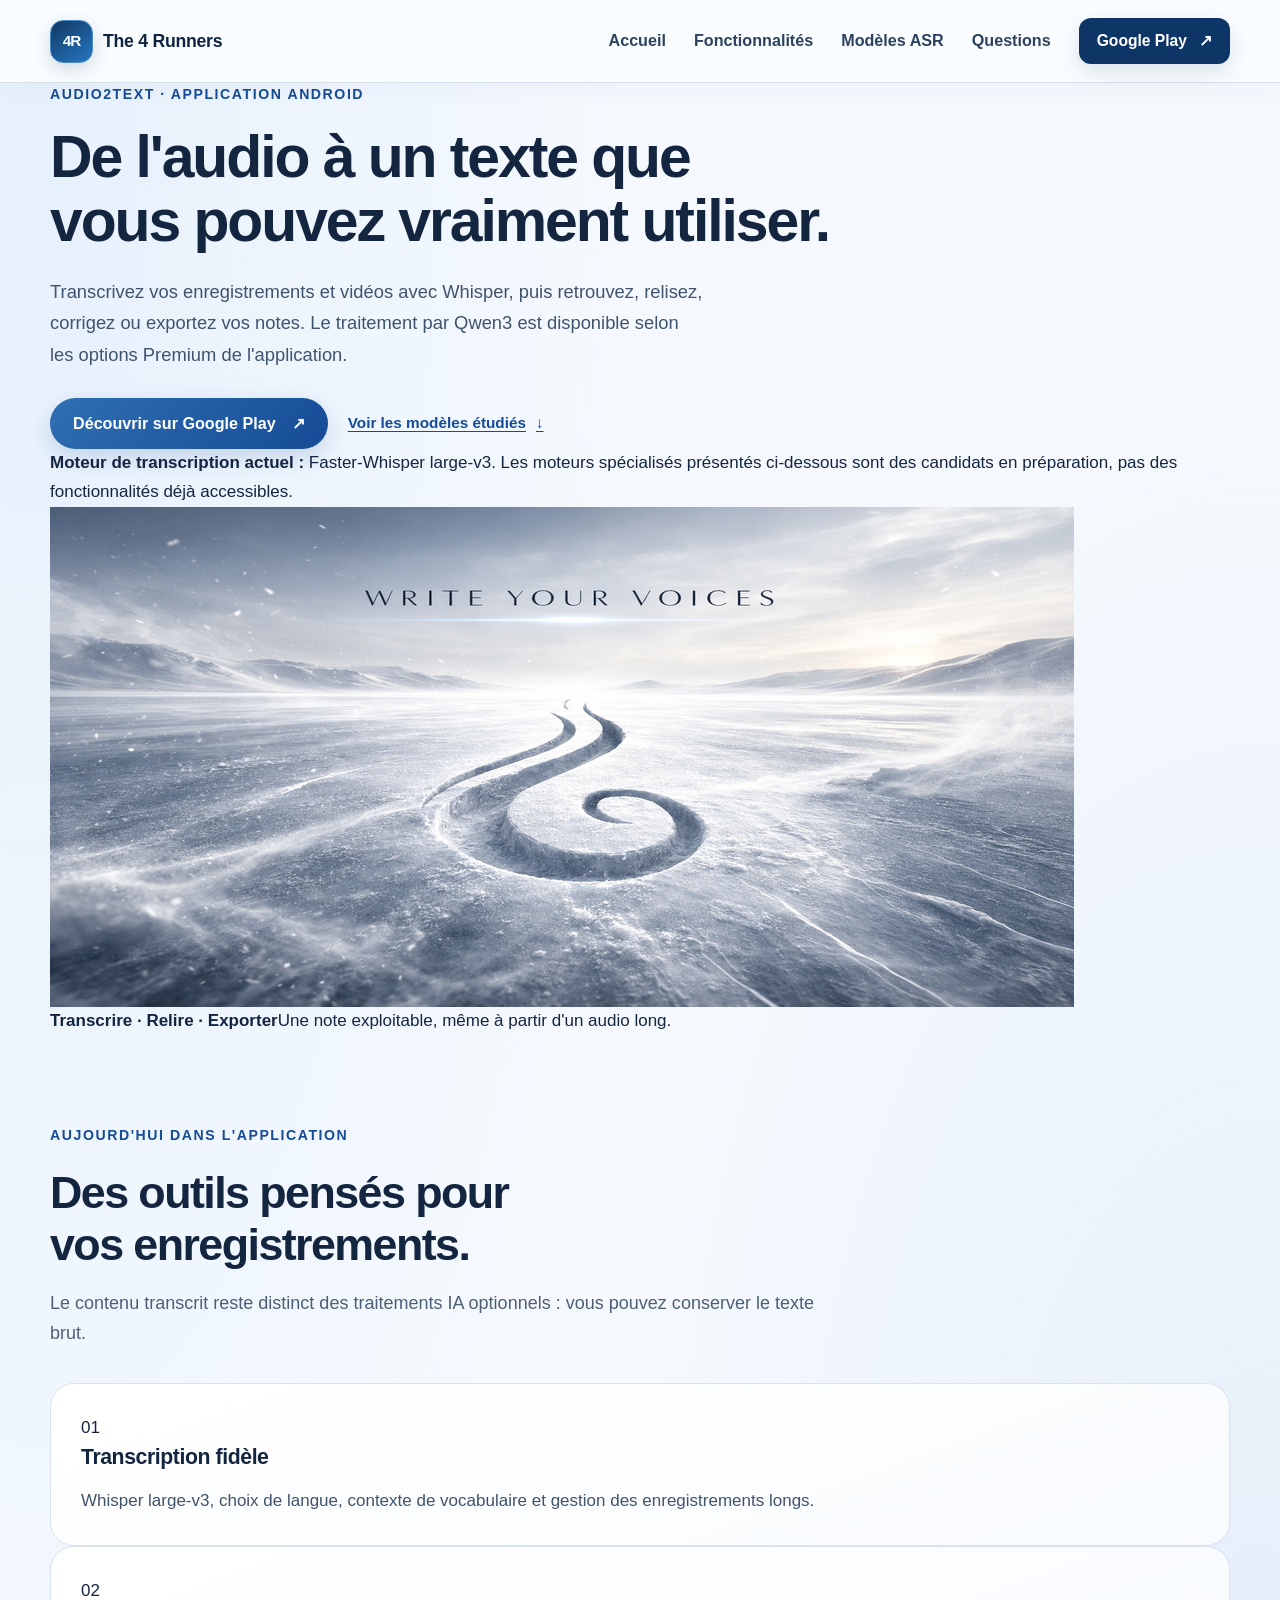
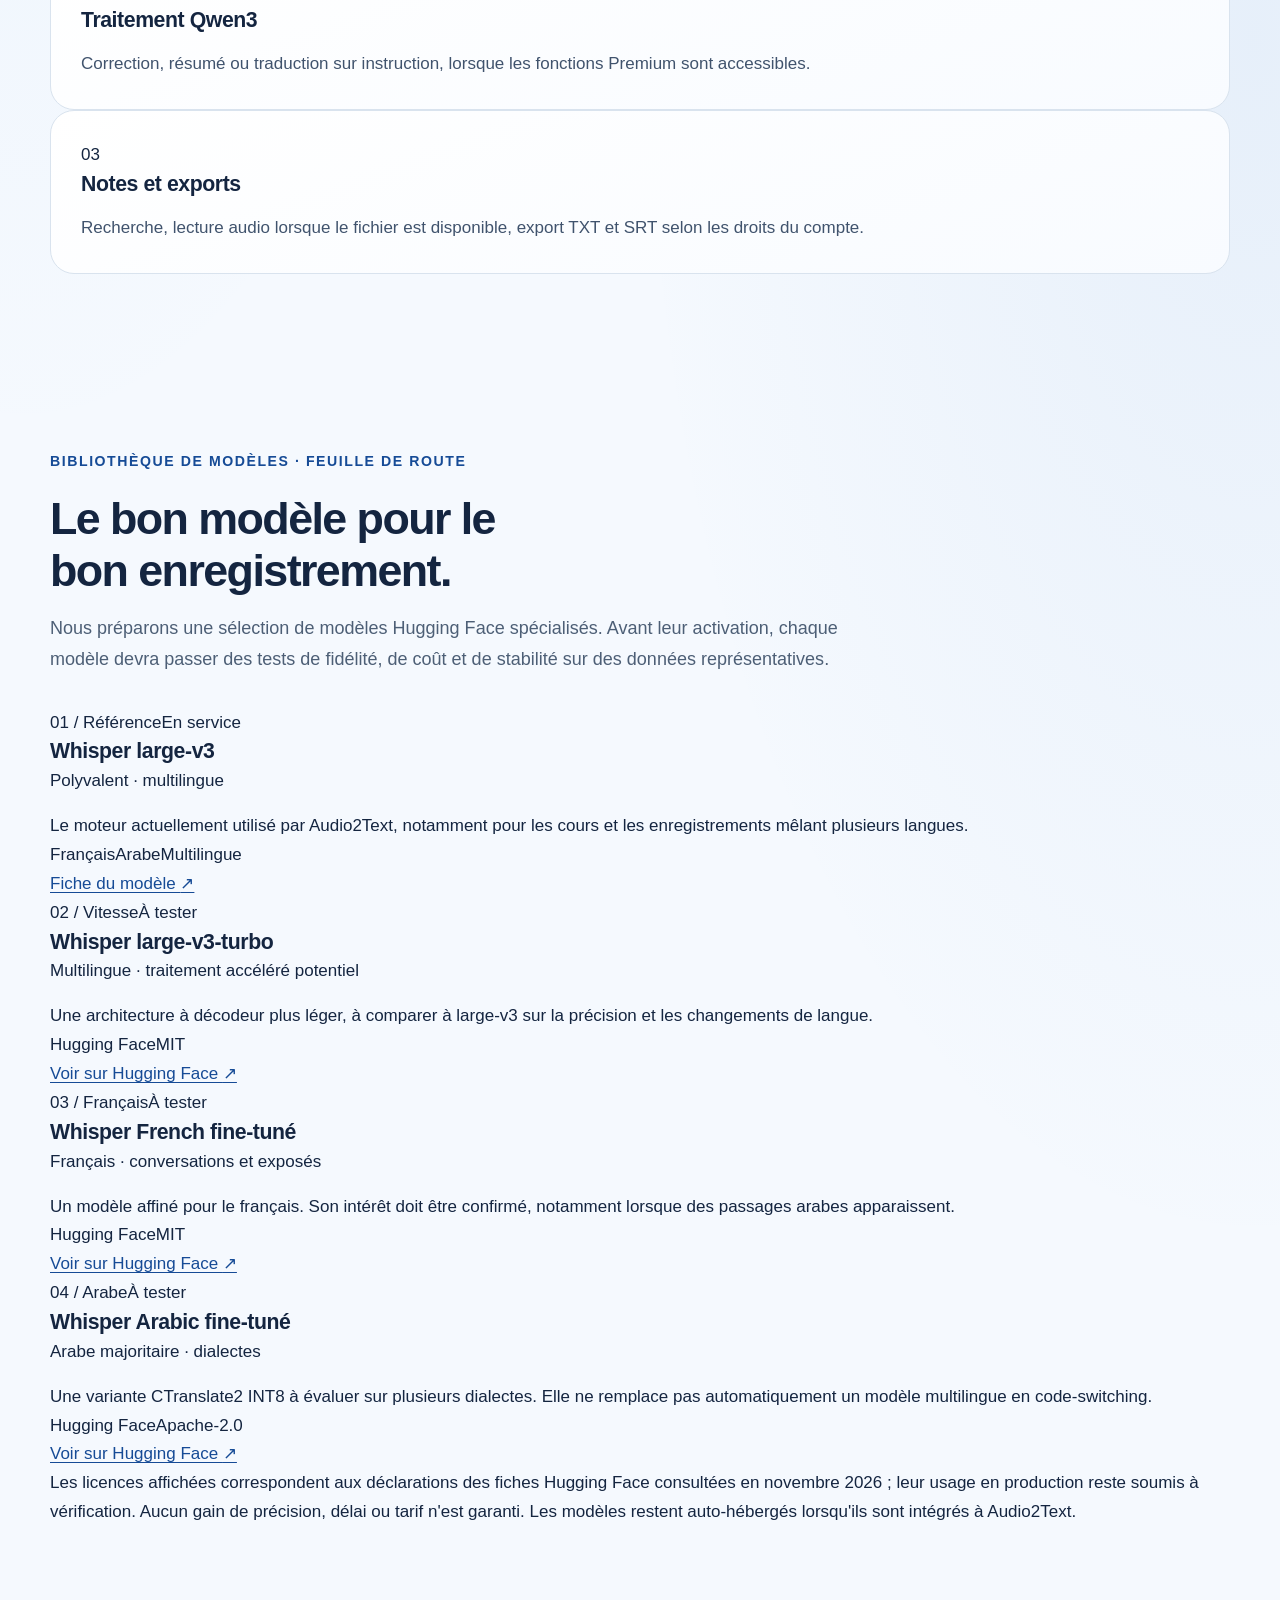
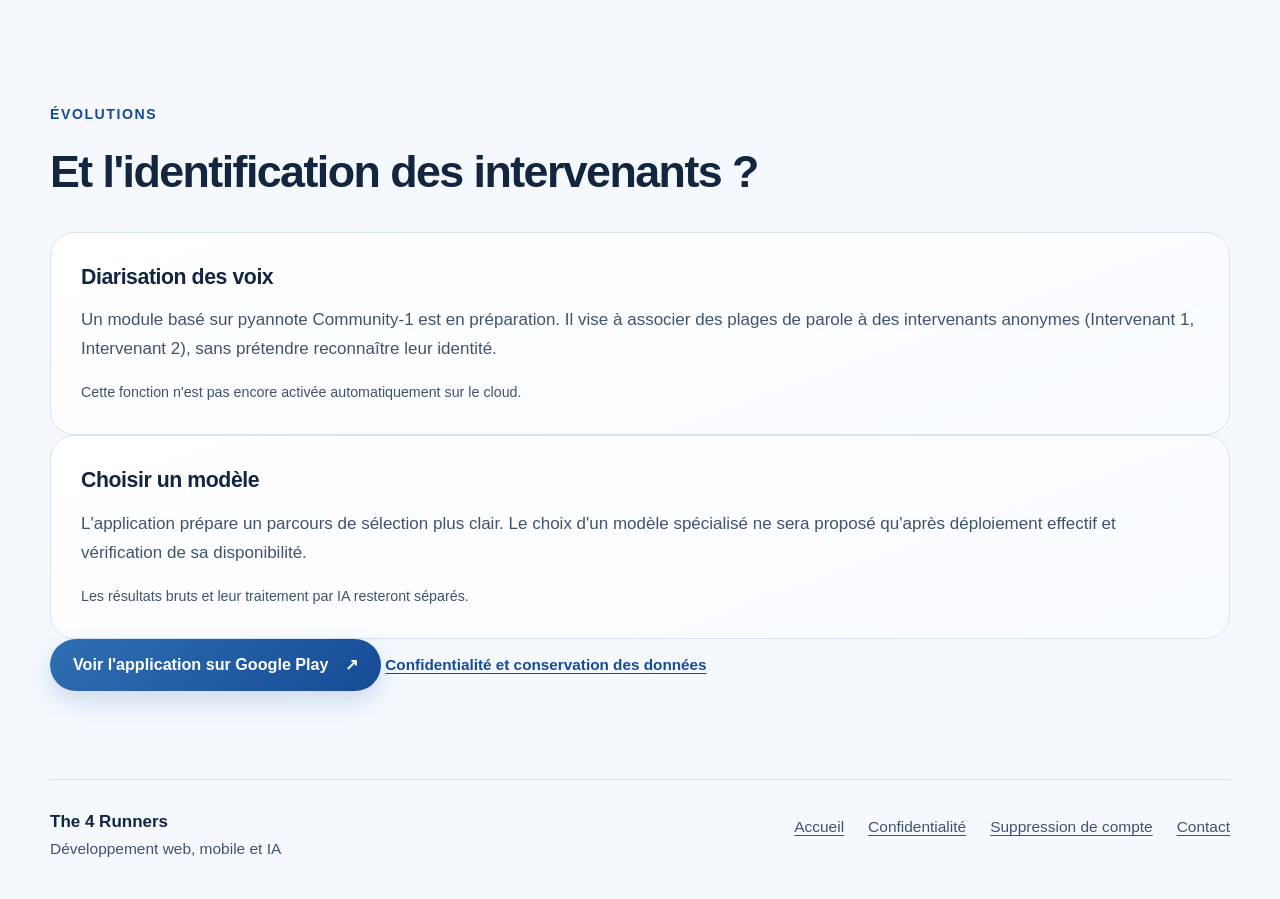
==== audio2text.html @ ce5206ae "feat(site): introduce modern Audio2Text product page with honest HF model status cards" ====
<!doctype html>
<html lang="fr">
<head>
  <meta charset="utf-8" />
  <meta name="viewport" content="width=device-width, initial-scale=1" />
  <title>Audio2Text — transcription intelligente et futurs modèles ASR | The 4 Runners</title>
  <meta name="description" content="Découvrez Audio2Text, son moteur Whisper large-v3, le traitement IA Qwen3 et les modèles Hugging Face spécialisés en préparation. Statuts et fonctionnalités clairement distingués." />
  <meta name="theme-color" content="#102a50" />
  <link rel="canonical" href="https://the4runners.fr/audio2text.html" />
  <link rel="icon" type="image/svg+xml" href="/assets/branding/favicon-4r.svg" />
  <link rel="stylesheet" href="/assets/site.css" />
  <meta property="og:type" content="website" />
  <meta property="og:locale" content="fr_FR" />
  <meta property="og:title" content="Audio2Text — transcrire, relire et explorer ses enregistrements" />
  <meta property="og:description" content="Whisper large-v3 aujourd'hui. Des moteurs spécialisés Hugging Face sont à l'étude et seront proposés après validation." />
  <meta property="og:url" content="https://the4runners.fr/audio2text.html" />
  <meta property="og:image" content="https://the4runners.fr/assets/branding/banniere_audio2text.png" />
</head>
<body class="home-page product-page">
  <a href="#contenu" class="skip-link">Aller au contenu</a>
  <header class="site-header home-header">
    <div class="container header-inner">
      <a class="brand" href="/" aria-label="The 4 Runners, retour à l'accueil"><span class="brand-mark" aria-hidden="true">4R</span><span>The 4 Runners</span></a>
      <nav class="site-nav nav-desktop" aria-label="Navigation principale">
        <a href="/">Accueil</a>
        <a href="#fonctionnalites">Fonctionnalités</a>
        <a href="#modeles">Modèles ASR</a>
        <a href="#questions">Questions</a>
      </nav>
      <a class="header-cta" href="https://play.google.com/store/apps/details?id=com.the4runners.audio2text" target="_blank" rel="noopener noreferrer">Google Play <span aria-hidden="true">↗</span></a>
      <details class="nav-mobile">
        <summary aria-label="Afficher le menu de navigation"><span>Menu</span><span class="hamburger" aria-hidden="true"></span></summary>
        <nav aria-label="Navigation mobile">
          <a href="/">Accueil</a><a href="#fonctionnalites">Fonctionnalités</a><a href="#modeles">Modèles ASR</a><a href="#questions">Questions</a>
          <a href="https://play.google.com/store/apps/details?id=com.the4runners.audio2text" target="_blank" rel="noopener noreferrer">Google Play</a>
        </nav>
      </details>
    </div>
  </header>
  <main id="contenu" class="business-main" tabindex="-1">
    <section class="container product-hero" aria-labelledby="product-title">
      <div class="product-hero-copy">
        <p class="eyebrow">Audio2Text · Application Android</p>
        <h1 id="product-title">De l'audio à un texte que vous pouvez vraiment utiliser.</h1>
        <p class="lead">Transcrivez vos enregistrements et vidéos avec Whisper, puis retrouvez, relisez, corrigez ou exportez vos notes. Le traitement par Qwen3 est disponible selon les options Premium de l'application.</p>
        <div class="actions">
          <a class="button button-primary" href="https://play.google.com/store/apps/details?id=com.the4runners.audio2text" target="_blank" rel="noopener noreferrer">Découvrir sur Google Play <span aria-hidden="true">↗</span></a>
          <a class="text-link" href="#modeles">Voir les modèles étudiés <span aria-hidden="true">↓</span></a>
        </div>
        <p class="product-hero-note"><strong>Moteur de transcription actuel :</strong> Faster-Whisper large-v3. Les moteurs spécialisés présentés ci-dessous sont des candidats en préparation, pas des fonctionnalités déjà accessibles.</p>
      </div>
      <div class="product-hero-visual">
        <img src="/assets/branding/banniere_audio2text.png" alt="Bannière d'Audio2Text, application Android de transcription" width="1024" height="500" />
        <div class="product-glass">
          <span class="mini-wave" aria-hidden="true"><i></i><i></i><i></i><i></i><i></i><i></i><i></i><i></i></span>
          <div><strong>Transcrire · Relire · Exporter</strong><span>Une note exploitable, même à partir d'un audio long.</span></div>
        </div>
      </div>
    </section>
    <section id="fonctionnalites" class="section container" aria-labelledby="features-title">
      <div class="section-head">
        <p class="eyebrow">Aujourd'hui dans l'application</p>
        <h2 id="features-title">Des outils pensés pour vos enregistrements.</h2>
        <p>Le contenu transcrit reste distinct des traitements IA optionnels : vous pouvez conserver le texte brut.</p>
      </div>
      <div class="model-feature-grid">
        <article class="card"><span class="feature-symbol" aria-hidden="true">01</span><h3>Transcription fidèle</h3><p>Whisper large-v3, choix de langue, contexte de vocabulaire et gestion des enregistrements longs.</p></article>
        <article class="card"><span class="feature-symbol" aria-hidden="true">02</span><h3>Traitement Qwen3</h3><p>Correction, résumé ou traduction sur instruction, lorsque les fonctions Premium sont accessibles.</p></article>
        <article class="card"><span class="feature-symbol" aria-hidden="true">03</span><h3>Notes et exports</h3><p>Recherche, lecture audio lorsque le fichier est disponible, export TXT et SRT selon les droits du compte.</p></article>
      </div>
    </section>
    <section id="modeles" class="section model-library" aria-labelledby="models-title">
      <div class="container">
        <div class="section-head">
          <p class="eyebrow">Bibliothèque de modèles · feuille de route</p>
          <h2 id="models-title">Le bon modèle pour le bon enregistrement.</h2>
          <p>Nous préparons une sélection de modèles Hugging Face spécialisés. Avant leur activation, chaque modèle devra passer des tests de fidélité, de coût et de stabilité sur des données représentatives.</p>
        </div>
        <div class="model-grid">
          <article class="model-card model-live">
            <div class="model-card-top"><span class="model-index">01 / Référence</span><span class="model-state state-live">En service</span></div>
            <h3>Whisper large-v3</h3><p class="model-use">Polyvalent · multilingue</p>
            <p>Le moteur actuellement utilisé par Audio2Text, notamment pour les cours et les enregistrements mêlant plusieurs langues.</p>
            <div class="model-tags"><span>Français</span><span>Arabe</span><span>Multilingue</span></div>
            <a href="https://huggingface.co/Systran/faster-whisper-large-v3" target="_blank" rel="noopener noreferrer">Fiche du modèle <span aria-hidden="true">↗</span></a>
          </article>
          <article class="model-card">
            <div class="model-card-top"><span class="model-index">02 / Vitesse</span><span class="model-state state-pilot">À tester</span></div>
            <h3>Whisper large-v3-turbo</h3><p class="model-use">Multilingue · traitement accéléré potentiel</p>
            <p>Une architecture à décodeur plus léger, à comparer à large-v3 sur la précision et les changements de langue.</p>
            <div class="model-tags"><span>Hugging Face</span><span>MIT</span></div>
            <a href="https://huggingface.co/openai/whisper-large-v3-turbo" target="_blank" rel="noopener noreferrer">Voir sur Hugging Face <span aria-hidden="true">↗</span></a>
          </article>
          <article class="model-card">
            <div class="model-card-top"><span class="model-index">03 / Français</span><span class="model-state state-pilot">À tester</span></div>
            <h3>Whisper French fine-tuné</h3><p class="model-use">Français · conversations et exposés</p>
            <p>Un modèle affiné pour le français. Son intérêt doit être confirmé, notamment lorsque des passages arabes apparaissent.</p>
            <div class="model-tags"><span>Hugging Face</span><span>MIT</span></div>
            <a href="https://huggingface.co/bofenghuang/whisper-large-v3-french" target="_blank" rel="noopener noreferrer">Voir sur Hugging Face <span aria-hidden="true">↗</span></a>
          </article>
          <article class="model-card">
            <div class="model-card-top"><span class="model-index">04 / Arabe</span><span class="model-state state-pilot">À tester</span></div>
            <h3>Whisper Arabic fine-tuné</h3><p class="model-use">Arabe majoritaire · dialectes</p>
            <p>Une variante CTranslate2 INT8 à évaluer sur plusieurs dialectes. Elle ne remplace pas automatiquement un modèle multilingue en code-switching.</p>
            <div class="model-tags"><span>Hugging Face</span><span>Apache-2.0</span></div>
            <a href="https://huggingface.co/dev-ahmedhany/whisper-large-v3-turbo-arabic-ft-ct2-int8" target="_blank" rel="noopener noreferrer">Voir sur Hugging Face <span aria-hidden="true">↗</span></a>
          </article>
        </div>
        <p class="model-library-footnote">Les licences affichées correspondent aux déclarations des fiches Hugging Face consultées en novembre 2026 ; leur usage en production reste soumis à vérification. Aucun gain de précision, délai ou tarif n'est garanti. Les modèles restent auto-hébergés lorsqu'ils sont intégrés à Audio2Text.</p>
      </div>
    </section>
    <section class="section container" id="questions" aria-labelledby="questions-title">
      <div class="section-head"><p class="eyebrow">Évolutions</p><h2 id="questions-title">Et l'identification des intervenants ?</h2></div>
      <div class="product-detail-grid">
        <article class="card"><h3>Diarisation des voix</h3><p>Un module basé sur pyannote Community-1 est en préparation. Il vise à associer des plages de parole à des intervenants anonymes (Intervenant 1, Intervenant 2), sans prétendre reconnaître leur identité.</p><p class="small">Cette fonction n'est pas encore activée automatiquement sur le cloud.</p></article>
        <article class="card"><h3>Choisir un modèle</h3><p>L'application prépare un parcours de sélection plus clair. Le choix d'un modèle spécialisé ne sera proposé qu'après déploiement effectif et vérification de sa disponibilité.</p><p class="small">Les résultats bruts et leur traitement par IA resteront séparés.</p></article>
      </div>
      <div class="product-bottom-actions">
        <a class="button button-primary" href="https://play.google.com/store/apps/details?id=com.the4runners.audio2text" target="_blank" rel="noopener noreferrer">Voir l'application sur Google Play <span aria-hidden="true">↗</span></a>
        <a class="text-link" href="/privacy.html">Confidentialité et conservation des données</a>
      </div>
    </section>
  </main>
  <footer class="site-footer home-footer"><div class="container footer-inner"><p><strong>The 4 Runners</strong><br />Développement web, mobile et IA</p><nav aria-label="Informations et contact"><a href="/">Accueil</a><a href="/privacy.html">Confidentialité</a><a href="/delete-account.html">Suppression de compte</a><a href="mailto:the4runners.app@gmail.com">Contact</a></nav></div></footer>
  <script>document.querySelectorAll('.nav-mobile nav a').forEach(function(a){a.addEventListener('click',function(){var d=a.closest('details');if(d)d.removeAttribute('open');});});</script>
</body>
</html>
---- assets/site.css ----
/* Palette et titres serif conservés ; règles partagées pour les trois pages statiques. */
:root {
  color-scheme: light;
  --bg: #f4f8fc;
  --surface: #ffffff;
  --text: #10233d;
  --muted: #485f78;
  --line: #d9e3ee;
  --accent: #2f6fb3;
  --deep: #0a3d84;
  --soft: #e8f0f9;
  --radius: 24px;
  font: 100%/1.75 "Avenir Next", "Segoe UI", "Helvetica Neue", sans-serif;
  color: var(--text);
  background: var(--bg);
}
* { box-sizing: border-box; }
html { scroll-padding-top: 112px; }
body { margin: 0; background: radial-gradient(ellipse at 95% 6%, #dce8f67a, transparent 32%), linear-gradient(#fbfdff, var(--bg)); }
img { display: block; max-width: 100%; height: auto; }
a { color: var(--deep); text-underline-offset: .24em; text-decoration-thickness: 1px; }
a:hover { text-decoration-thickness: 2px; }
/* Le focus reste visible sur les surfaces claires, y compris sur les liens-boutons. */
:focus-visible { outline: 3px solid var(--deep); outline-offset: 5px; border-radius: 4px; }
[tabindex="-1"]:focus { outline: none; }
h1, h2, h3, p, figure { margin: 0; }
h1, h2 { font-family: "Cormorant Garamond", Georgia, "Times New Roman", serif; font-weight: 500; line-height: 1.08; letter-spacing: -.035em; text-wrap: balance; }
h1 { font-size: clamp(2.65rem, 4.6vw, 4.65rem); }
h2 { font-size: clamp(2rem, 3.1vw, 3.1rem); }
h3 { font-size: 1.25rem; line-height: 1.4; letter-spacing: -.015em; }
p + p { margin-top: 16px; }
p, li { overflow-wrap: anywhere; }
.container { width: min(1120px, calc(100% - 64px)); margin-inline: auto; }
.skip-link { position: fixed; top: 12px; left: 16px; z-index: 100; padding: 10px 18px; color: var(--deep); background: white; border: 2px solid var(--deep); border-radius: 8px; transform: translateY(-180%); }
.skip-link:focus { transform: none; }
.site-header { position: sticky; top: 0; z-index: 20; background: #f8fbff; border-bottom: 1px solid var(--line); }
.header-inner { min-height: 84px; display: flex; align-items: center; gap: 28px; }
.brand { display: inline-flex; align-items: center; gap: 10px; color: var(--text); text-decoration: none; flex-shrink: 0; font-weight: 750; font-size: .9rem; letter-spacing: .065em; }
.brand img { width: 44px; height: 44px; }
.site-nav { display: flex; align-items: center; gap: 24px; margin-left: auto; }
.site-nav a { color: var(--muted); text-decoration: none; font-size: .9rem; padding-block: 12px; }
.site-nav a:hover, .site-nav a[aria-current] { color: var(--deep); text-decoration: underline; }
.header-store { display: flex; align-items: center; justify-content: center; gap: 8px; padding: 9px 14px; border: 1px solid var(--line); border-radius: 999px; text-decoration: none; color: var(--text); font-weight: 650; font-size: .82rem; }
.header-store img { width: 21px; height: 21px; }
.eyebrow { color: var(--deep); font-size: .73rem; font-weight: 750; letter-spacing: .14em; text-transform: uppercase; margin-bottom: 18px; }
.hero { display: grid; grid-template-columns: 1.12fr 1fr; gap: 52px; align-items: center; padding-block: 76px 64px; }
.hero-copy h1 { max-width: 12ch; }
.lead { font-size: 1.08rem; color: var(--muted); line-height: 1.8; margin-top: 24px; max-width: 64ch; }
.hero-visual { overflow: hidden; border: 1px solid #cedce9; border-radius: 30px; background: var(--surface); box-shadow: 0 28px 60px #0a264715; transform: rotate(1.5deg); }
.hero-visual img { width: 100%; }
.hero-visual figcaption { padding: 28px; display: grid; gap: 6px; }
.hero-visual figcaption span { color: var(--muted); font-size: .8rem; }
.hero-visual figcaption strong { font-family: Georgia, serif; font-size: clamp(1.2rem, 1.7vw, 1.6rem); font-weight: 500; letter-spacing: -.025em; }
.actions { display: flex; align-items: center; flex-wrap: wrap; gap: 20px; margin-top: 28px; }
.button { display: inline-flex; align-items: center; justify-content: center; gap: 16px; min-height: 50px; padding: 12px 22px; border-radius: 999px; text-decoration: none; font-weight: 650; font-size: .9rem; }
.button-primary { background: linear-gradient(135deg, var(--accent), var(--deep)); color: white; box-shadow: 0 8px 20px #2f6fb320; }
.button-primary:hover { background: var(--deep); }
.text-link { display: inline-flex; align-items: center; gap: 10px; font-size: .9rem; font-weight: 650; padding-block: 8px; }
.hero-note { font-size: .75rem; line-height: 1.65; color: var(--muted); margin-top: 22px; }
.benefit-strip { display: flex; flex-wrap: wrap; justify-content: space-between; gap: 12px 24px; list-style: none; padding: 22px 0; margin: 0; border-block: 1px solid var(--line); color: var(--muted); font-size: .85rem; }
.benefit-strip li { display: flex; align-items: center; gap: 10px; }
.benefit-strip li::before { content: ""; width: 6px; height: 6px; border-radius: 50%; background: var(--accent); flex-shrink: 0; }
.section { padding-block: 88px; }
.section-head { max-width: 690px; margin-bottom: 36px; }
.section-head > p:last-child:not(.eyebrow) { margin-top: 20px; color: var(--muted); }
.feature-grid, .backup-grid { display: grid; grid-template-columns: repeat(2, minmax(0, 1fr)); gap: 20px; }
.card { padding: 30px; border: 1px solid var(--line); border-radius: var(--radius); background: linear-gradient(160deg, #fff, #f8fbff); }
.card-label { color: var(--deep); font-size: .72rem; font-weight: 750; letter-spacing: .1em; text-transform: uppercase; margin-bottom: 16px; }
.card h3 + p { margin-top: 14px; }
.card p:not(.card-label):not(.status) { color: var(--muted); }
.section-note { margin-top: 24px; max-width: 82ch; font-size: .85rem; color: var(--muted); }
.section-soft { background: #e8f0f966; border-block: 1px solid var(--line); }
.steps { list-style: none; display: grid; grid-template-columns: repeat(3, minmax(0, 1fr)); gap: 36px; margin: 0; padding: 0; }
.step-number { display: inline-flex; width: 42px; height: 42px; align-items: center; justify-content: center; border: 1px solid #c8d7e8; border-radius: 50%; color: var(--deep); margin-bottom: 22px; font-weight: 650; background: white; }
.steps p { color: var(--muted); margin-top: 12px; }
.status { display: inline-block; font-size: .73rem; font-weight: 750; line-height: 1.65; padding: 6px 12px; border-radius: 8px; background: #e3edf9; color: var(--deep); margin-bottom: 20px; }
/* Le statut est écrit en toutes lettres : la couleur ne porte pas seule l'information. */
.status-pending { background: #f4ead8; color: #684b16; }
.backup-future { background: #fcfcfa; border-style: dashed; border-color: #b8c6d3; }
.check-list { margin: 20px 0; padding-left: 22px; color: var(--muted); }
.check-list li + li { margin-top: 12px; }
.small { font-size: .84rem; }
.notice { padding: 24px 28px; border-left: 3px solid var(--accent); border-radius: 0 16px 16px 0; background: var(--soft); margin-top: 28px; }
.notice p { color: var(--muted); margin-top: 8px; }
.notice .text-link { margin-top: 8px; }
.closing { display: grid; grid-template-columns: 1fr 220px; align-items: center; gap: 56px; padding: 48px; background: linear-gradient(135deg, #fff, #e4edf8); border: 1px solid var(--line); border-radius: 30px; margin-bottom: 80px; }
.closing h2 { max-width: 19ch; }
.closing p:not(.eyebrow) { color: var(--muted); margin-top: 20px; }
.closing img { width: 220px; }
.site-footer { padding-bottom: 32px; }
.footer-inner { border-top: 1px solid var(--line); padding-top: 28px; display: flex; justify-content: space-between; gap: 32px; color: var(--muted); font-size: .82rem; }
.footer-inner strong { color: var(--text); font-weight: 750; }
.footer-inner nav { display: flex; flex-wrap: wrap; align-content: flex-start; gap: 8px 24px; }
.footer-inner a { color: var(--muted); padding-block: 6px; }
.legal-main { padding-block: 60px 80px; }
.legal-heading { max-width: 800px; margin-bottom: 44px; }
.legal-heading h1 { max-width: 18ch; }
.meta { color: var(--muted); font-size: .82rem; margin-top: 20px; }
.legal-layout { display: grid; grid-template-columns: 210px minmax(0, 1fr); align-items: start; gap: 36px; }
.toc { position: sticky; top: 116px; padding-block: 12px; }
.toc ul { list-style: none; margin: 0; padding: 0; }
.toc a { display: block; padding: 8px 0; text-decoration: none; color: var(--muted); font-size: .87rem; }
.toc a:hover { color: var(--deep); text-decoration: underline; }
.policy-card { padding: 40px; border: 1px solid var(--line); border-radius: var(--radius); background: var(--surface); min-width: 0; }
.policy-card h2 { font-family: inherit; font-size: 1.4rem; line-height: 1.4; font-weight: 700; letter-spacing: -.025em; text-wrap: initial; margin: 38px 0 16px; padding-top: 30px; border-top: 1px solid var(--line); }
.policy-card > h2:first-child { margin-top: 0; padding-top: 0; border-top: 0; }
.policy-card h3 { margin-top: 26px; font-size: 1.07rem; }
.policy-card p, .policy-card li { color: var(--muted); }
.policy-card strong { color: var(--text); }
.policy-card p { margin-top: 12px; }
.policy-card ul, .policy-card ol { margin: 16px 0 0; padding-left: 24px; }
.policy-card li + li { margin-top: 10px; }
.policy-card .notice h3 { margin-top: 0; }
.deletion-card { max-width: 840px; }
@media (max-width: 1000px) {
  .header-inner { gap: 20px; }
  .site-nav { gap: 18px; }
  .hero { gap: 32px; }
  .hero-visual { transform: none; }
  .header-store span { display: none; }
  .legal-layout { grid-template-columns: 180px minmax(0, 1fr); gap: 24px; }
}
@media (max-width: 760px) {
  /* Navigation visible sans script ; le header ne masque pas le contenu sur petit écran. */
  html { scroll-padding-top: 20px; }
  .site-header { position: relative; }
  .container { width: calc(100% - 40px); }
  .header-inner { flex-wrap: wrap; gap: 8px 16px; padding-block: 14px; }
  .brand { margin-right: auto; }
  .header-store { order: 1; }
  .site-nav { order: 2; width: 100%; margin-left: 0; flex-wrap: wrap; gap: 0 20px; }
  .site-nav a { font-size: .82rem; padding-block: 8px; }
  .hero { grid-template-columns: 1fr; padding-block: 40px; gap: 32px; }
  .hero-copy h1 { max-width: 17ch; }
  .lead { font-size: 1rem; }
  .hero-visual { max-width: 560px; }
  .hero-visual figcaption { padding: 20px 24px; }
  .benefit-strip { display: grid; grid-template-columns: 1fr 1fr; font-size: .75rem; gap: 14px 18px; }
  .section { padding-block: 56px; }
  .feature-grid, .backup-grid, .steps { grid-template-columns: 1fr; }
  .steps { gap: 28px; }
  .step-number { margin-bottom: 12px; }
  .card { padding: 24px; }
  .notice { padding: 22px; }
  .closing { grid-template-columns: 1fr; padding: 28px; gap: 24px; margin-bottom: 56px; }
  .closing img { width: 100px; }
  .footer-inner { flex-direction: column; gap: 18px; }
  .footer-inner nav { flex-direction: column; gap: 6px; }
  .legal-main { padding-block: 36px 56px; }
  .legal-heading { margin-bottom: 28px; }
  .legal-layout { grid-template-columns: 1fr; }
  .toc { position: static; padding: 20px; background: var(--soft); border-radius: 16px; }
  .toc ul { display: flex; flex-wrap: wrap; gap: 0 24px; }
  .policy-card { padding: 24px; }
}
@media (prefers-reduced-motion: reduce) { html { scroll-behavior: auto; } }
@media print {
  .site-header, .site-footer, .skip-link, .toc, .actions { display: none; }
  body { background: white; }
  .container { width: 100%; }
  .legal-layout { display: block; }
  .policy-card { padding: 0; border: 0; }
  h2, h3 { break-after: avoid; }
}

/* ---------------------------------------------
   The 4 Runners — accueil orienté prestations
   Styles ciblés : pages légales Audio2Text conservées.
   --------------------------------------------- */
:root {
  font-size: 17px;
  --text: #142540;
  --muted: #40536d;
  --deep: #164b96;
}
body { color: var(--text); }
.container { width: min(1180px, calc(100% - 48px)); }
.home-page {
  background: #f6f8fc;
  color: #142540;
  line-height: 1.7;
}
.home-page a { text-underline-offset: .2em; }
.home-page .site-header {
  background: rgba(255,255,255,.96);
  -webkit-backdrop-filter: blur(16px);
  backdrop-filter: blur(16px);
  border-bottom: 1px solid #dce5f0;
}
.home-header .header-inner { min-height: 82px; gap: 28px; }
.home-header .brand {
  color: #102442;
  font-size: 1.04rem;
  letter-spacing: -.015em;
  font-weight: 800;
  white-space: nowrap;
}
.brand-mark {
  width: 43px;
  height: 43px;
  display: inline-grid;
  place-items: center;
  flex: none;
  color: #fff;
  background: linear-gradient(140deg,#316aba,#0b2f64);
  border-radius: 13px;
  font-size: .9rem;
  font-weight: 850;
  letter-spacing: -.06em;
  box-shadow: 0 5px 16px #0b3b8030;
}
.home-header .site-nav { gap: 28px; margin-left: auto; }
.home-header .site-nav a {
  font-size: .95rem;
  font-weight: 650;
  color: #2c425f;
}
.home-header .site-nav a:hover { color: #124c98; }
.header-cta {
  min-height: 44px;
  display: inline-flex;
  align-items: center;
  justify-content: center;
  gap: 12px;
  border-radius: 12px;
  background: #123f80;
  color: #fff;
  padding: 10px 18px;
  text-decoration: none;
  font-size: .92rem;
  font-weight: 720;
  white-space: nowrap;
}
.header-cta:hover { background: #0b316a; }
.nav-mobile { display: none; }
.business-main { overflow: clip; }
.business-main h1, .business-main h2, .business-main h3 {
  font-family: "Avenir Next","Segoe UI","Helvetica Neue",Arial,sans-serif;
  letter-spacing: -.035em;
  text-wrap: balance;
}
.business-main h1 { font-weight: 790; }
.business-main h2 { font-weight: 760; line-height: 1.17; }
.business-main h3 { font-weight: 740; letter-spacing: -.02em; }
.business-main p, .business-main li { line-height: 1.7; }
.business-main .eyebrow {
  font-size: .83rem;
  font-weight: 820;
  letter-spacing: .11em;
  margin-bottom: 18px;
}
.hero-business {
  position: relative;
  isolation: isolate;
  grid-template-columns: minmax(0,1.13fr) minmax(0,.87fr);
  gap: clamp(30px,4vw,64px);
  align-items: center;
  margin-top: 32px;
  padding: clamp(36px,5vw,74px);
  border-radius: 32px;
  background:
    radial-gradient(ellipse at 100% 0%, rgba(84,155,255,.24), transparent 47%),
    radial-gradient(circle at 15% 100%, rgba(63,110,190,.16), transparent 48%),
    linear-gradient(125deg, #0a1b36, #112f59 70%, #163e75);
  color: #fff;
  box-shadow: 0 24px 66px rgba(10,31,66,.16);
}
.hero-business .hero-copy { position: relative; z-index: 1; min-width: 0; }
.hero-business .eyebrow { color: #a7ceff; }
.hero-business .hero-copy h1 {
  max-width: 15ch;
  color: #fff;
  font-size: clamp(2.65rem,4.25vw,4.3rem);
  line-height: 1.08;
  letter-spacing: -.048em;
}
.hero-business .lead {
  color: #e0ebfa;
  font-size: clamp(1.04rem,1.5vw,1.14rem);
  line-height: 1.72;
  margin-top: 24px;
  max-width: 52ch;
}
.hero-business .actions { margin-top: 32px; gap: 14px 24px; }
.hero-business .button-primary { background: #fff; color: #11396d; box-shadow: 0 10px 26px #03173040; }
.hero-business .button-primary:hover { background: #e5f0ff; }
.hero-business .text-link { color: #eef5ff; }
.hero-business .hero-note { color: #c6daef; font-size: .9rem; margin-top: 24px; }
.home-page .button { min-height: 48px; font-size: .95rem; font-weight: 740; padding: 12px 23px; }
.home-page .button-primary { box-shadow: 0 9px 24px rgba(21,73,148,.18); }
.hero-project {
  min-width: 0;
  align-self: center;
  overflow: hidden;
  border-radius: 24px;
  color: #142540;
  background: #fff;
  border: 1px solid rgba(255,255,255,.28);
  box-shadow: 0 28px 55px rgba(0,0,0,.22);
  transform: rotate(1deg);
}
.hero-project img {
  display: block;
  width: 100%;
  height: auto;
  aspect-ratio: 1024 / 500;
  object-fit: cover;
}
.hero-project-body { padding: 26px 28px 28px; }
.hero-project .project-kicker {
  margin-bottom: 6px;
  color: #17579a;
  text-transform: uppercase;
  font-size: .78rem;
  font-weight: 800;
  letter-spacing: .08em;
}
.hero-project h2 { color: #142540; font-size: 1.65rem; font-weight: 800; }
.hero-project p:not(.project-kicker) {
  color: #455c76;
  margin-top: 12px;
  font-size: .97rem;
}
.hero-project a { display: inline-flex; min-height: 44px; align-items: center; color: #14529c; font-weight: 750; text-decoration: none; }
.hero-project a:hover { text-decoration: underline; }
.service-strip {
  display: grid;
  grid-template-columns: repeat(4,minmax(0,1fr));
  gap: 20px;
  margin-top: 32px;
  padding: 22px 26px;
  background: #fff;
  border: 1px solid #e0e8f2;
  border-radius: 18px;
  color: #32465f;
  font-size: .93rem;
  font-weight: 680;
}
.service-strip li::before { width: 8px; height: 8px; background: #3a78c3; }
.services-section { padding-block: 88px 92px; }
.business-main .section-head { max-width: 790px; margin-bottom: 34px; }
.business-main .section-head h2 {
  font-size: clamp(2.05rem,3.5vw,3.1rem);
}
.business-main .section-head > p:last-child:not(.eyebrow) {
  font-size: 1.06rem;
  color: #4d5f76;
  margin-top: 17px;
}
.service-grid { display: grid; grid-template-columns: repeat(3,minmax(0,1fr)); gap: 20px; }
.service-card {
  padding: 32px;
  border-radius: 22px;
  background: #fff;
  border: 1px solid #dce5f0;
  box-shadow: 0 9px 24px #14315b0a;
}
.service-number {
  width: 48px;
  height: 48px;
  display: inline-grid;
  place-items: center;
  border-radius: 14px;
  background: #e7f0fc;
  color: #164f9a;
  font-weight: 800;
  font-size: .97rem;
}
.service-card h3 { margin-top: 22px; font-size: 1.4rem; color: #142540; }
.service-card p { margin-top: 14px; color: #425672; font-size: 1rem; }
.service-card .service-examples {
  margin-top: 22px;
  padding-top: 18px;
  border-top: 1px solid #e2e9f2;
  font-size: .88rem;
  font-weight: 700;
  color: #205b9f;
}
.service-callout {
  display: flex;
  justify-content: space-between;
  align-items: center;
  gap: 22px;
  margin-top: 30px;
  border: 1px solid #d9e4f0;
  border-radius: 18px;
  padding: 22px 28px;
  background: #eff5fd;
}
.service-callout p { color: #314963; }
.service-callout strong { color: #132d54; }
.button-outline { background: #fff; color: #164b96; border: 1px solid #aac4e6; flex-shrink: 0; }
.button-outline:hover { background: #e4effd; }
.project-section { background: #eaf1fa; border-block: 1px solid #dce6f1; padding-block: 98px; }
.project-layout { display: grid; grid-template-columns: minmax(0,1fr) minmax(0,.9fr); gap: clamp(34px,6vw,96px); align-items: center; }
.project-layout h2 { font-size: clamp(2.2rem,3.7vw,3.2rem); max-width: 19ch; }
.project-layout .project-lead { font-size: 1.18rem; font-weight: 630; color: #294663; margin-top: 23px; }
.project-layout p:not(.eyebrow):not(.project-disclaimer):not(.small) { margin-top: 15px; color: #405671; }
.project-layout .actions { gap: 12px 23px; margin-top: 26px; }
.project-disclaimer { margin-top: 20px; color: #556a81; font-size: .9rem; }
.project-feature-card {
  min-width: 0;
  background: #fff;
  border: 1px solid #d8e4f0;
  border-radius: 26px;
  padding: clamp(24px,3vw,38px);
  box-shadow: 0 16px 36px #1c467116;
}
.project-feature-top { display: flex; align-items: center; gap: 16px; margin-bottom: 28px; }
.project-feature-top img { width: 68px; height: 68px; object-fit: contain; }
.project-feature-top strong { display: block; color: #122a4a; font-size: 1.3rem; font-weight: 800; }
.project-feature-top span { color: #586b82; font-size: .9rem; }
.project-feature-card h3 { font-size: 1.22rem; }
.project-feature-list { list-style: none; margin: 20px 0 22px; padding: 0; }
.project-feature-list li { position: relative; padding: 8px 0 8px 30px; color: #324b66; }
.project-feature-list li::before { content: "✓"; position: absolute; left: 0; color: #1768aa; font-weight: 900; }
.project-feature-card .small { font-size: .89rem; color: #5b6c81; }
.method-section { padding-block: 94px 106px; }
.method-steps { gap: 24px; }
.method-steps li { border-top: 2px solid #d7e4f3; padding-top: 28px; }
.method-steps .step-number { width: 46px; height: 46px; margin-bottom: 18px; color: #17529a; font-size: 1rem; }
.method-steps h3 { font-size: 1.35rem; }
.method-steps p { font-size: 1rem; color: #475b74; }
.contact-panel {
  grid-template-columns: minmax(0,1.2fr) minmax(0,.8fr);
  gap: 50px;
  border-radius: 28px;
  padding: clamp(30px,5vw,58px);
  background: linear-gradient(135deg,#0f2a50,#1a4e8e);
  border: 0;
  color: #fff;
  margin-bottom: 74px;
}
.contact-panel .eyebrow { color: #b8d8ff; }
.contact-panel h2 { color: #fff; font-size: clamp(2rem,3.5vw,3.1rem); }
.contact-panel p:not(.eyebrow) { color: #e4ecfa; font-size: 1.04rem; }
.contact-panel .button-primary { color: #163f78; background: #fff; }
.contact-panel .button-primary:hover { background: #e9f2ff; }
.contact-aside { min-width: 0; border: 1px solid #ffffff38; background: #ffffff12; border-radius: 20px; padding: 26px; align-self: center; }
.contact-aside span { display: block; color: #c9deff; font-size: .86rem; margin-bottom: 10px; }
.contact-aside a { color: #fff; font-weight: 760; overflow-wrap: anywhere; font-size: 1.12rem; }
.contact-aside p { margin-top: 18px !important; font-size: .9rem !important; }
.home-footer { padding-bottom: 36px; }
.home-footer .footer-inner { font-size: .91rem; gap: 25px; }
.home-footer .footer-inner strong { font-size: 1rem; }
.home-footer .footer-inner nav { max-width: 720px; justify-content: flex-end; }
.home-footer .footer-inner nav a { min-height: 40px; display: inline-flex; align-items: center; }
.legal-main .policy-card p, .legal-main .policy-card li { line-height: 1.75; }
.legal-main .meta, .legal-main .toc a { font-size: .94rem; }
@media (max-width: 1060px) {
  .home-header .header-inner { gap: 16px; }
  .home-header .site-nav { gap: 16px; }
  .header-cta { padding-inline: 13px; }
  .hero-business { padding: 42px; gap: 30px; }
  .hero-business .hero-copy h1 { font-size: clamp(2.35rem,4.6vw,3.35rem); }
}
@media (max-width: 820px) {
  .home-header .header-inner { flex-wrap: nowrap; }
  .home-header .nav-desktop, .home-header .header-cta { display: none; }
  .nav-mobile { display: block; position: relative; margin-left: auto; z-index: 30; }
  .nav-mobile summary {
    display: flex;
    min-height: 46px;
    align-items: center;
    gap: 12px;
    cursor: pointer;
    list-style: none;
    color: #153c74;
    background: #edf3fb;
    border: 1px solid #d0dfef;
    padding: 10px 16px;
    border-radius: 12px;
    font-weight: 750;
  }
  .nav-mobile summary::-webkit-details-marker { display: none; }
  .hamburger, .hamburger::before, .hamburger::after { display: block; width: 18px; height: 2px; border-radius: 2px; background: currentColor; }
  .hamburger { position: relative; }
  .hamburger::before, .hamburger::after { content: ""; position: absolute; left: 0; }
  .hamburger::before { top: -6px; }
  .hamburger::after { top: 6px; }
  .nav-mobile[open] summary { background: #ddeafa; }
  .nav-mobile nav {
    position: absolute;
    top: calc(100% + 10px);
    right: 0;
    width: min(310px,calc(100vw - 36px));
    background: #fff;
    padding: 10px;
    border: 1px solid #d7e2ef;
    border-radius: 16px;
    box-shadow: 0 16px 42px #0a2b5640;
    display: grid;
    gap: 2px;
  }
  .nav-mobile nav a { min-height: 48px; display: flex; align-items: center; padding: 10px 16px; border-radius: 10px; color: #193c6a; text-decoration: none; font-weight: 680; }
  .nav-mobile nav a:hover, .nav-mobile nav a:focus { background: #edf5fd; }
  .hero-business { grid-template-columns: 1fr; gap: 34px; padding: 42px; }
  .hero-business .hero-copy h1 { max-width: 19ch; font-size: clamp(2.45rem,6vw,3.6rem); }
  .hero-project { transform: none; max-width: 650px; }
  .service-strip { grid-template-columns: repeat(2,minmax(0,1fr)); }
  .service-grid { grid-template-columns: 1fr; }
  .service-card { padding: 27px; }
  .project-layout { grid-template-columns: 1fr; }
  .project-feature-card { max-width: 700px; }
  .contact-panel { grid-template-columns: 1fr; gap: 24px; }
  .home-footer .footer-inner nav { justify-content: flex-start; }
}
@media (max-width: 600px) {
  .home-page .container { width: calc(100% - 32px); }
  .home-header .header-inner { min-height: 72px; padding-block: 10px; }
  .home-header .brand { font-size: .95rem; gap: 9px; }
  .brand-mark { width: 39px; height: 39px; border-radius: 11px; }
  .hero-business { margin-top: 16px; border-radius: 23px; padding: 31px 22px; gap: 30px; }
  .hero-business .hero-copy h1 { font-size: clamp(2.05rem,8.3vw,2.75rem); max-width: 18ch; line-height: 1.1; }
  .hero-business .lead { font-size: 1rem; line-height: 1.7; }
  .hero-business .eyebrow { font-size: .77rem; }
  .hero-business .actions { display: flex; flex-direction: column; align-items: stretch; gap: 9px; }
  .hero-business .button { width: 100%; text-align: center; }
  .hero-business .text-link { justify-content: center; min-height: 44px; }
  .hero-project { border-radius: 18px; }
  .hero-project-body { padding: 22px; }
  .hero-project h2 { font-size: 1.5rem; }
  .service-strip { grid-template-columns: 1fr 1fr; gap: 14px 10px; padding: 18px; font-size: .83rem; margin-top: 18px; }
  .service-strip li { align-items: baseline; gap: 7px; }
  .service-strip li::before { width: 6px; height: 6px; }
  .services-section, .method-section { padding-block: 64px; }
  .business-main .section-head h2, .project-layout h2 { font-size: clamp(1.95rem,7.2vw,2.45rem); }
  .business-main .section-head > p:last-child:not(.eyebrow) { font-size: 1rem; }
  .service-callout { flex-direction: column; align-items: stretch; padding: 21px; }
  .service-callout .button { width: 100%; }
  .project-section { padding-block: 64px; }
  .project-feature-card { border-radius: 20px; padding: 24px; }
  .method-steps { gap: 24px; }
  .contact-panel { padding: 28px 23px; border-radius: 22px; margin-bottom: 48px; }
  .contact-panel h2 { font-size: clamp(1.95rem,7vw,2.5rem); }
  .contact-panel .actions .button { width: 100%; }
  .contact-aside { padding: 20px; }
  .home-footer .footer-inner { font-size: .9rem; }
  .home-footer .footer-inner nav { flex-direction: row; flex-wrap: wrap; gap: 4px 18px; }
  .home-footer .footer-inner nav a { padding-block: 8px; }
}
@media (max-width: 360px) {
  .home-header .brand { font-size: .84rem; }
  .nav-mobile summary { padding-inline: 10px; }
  .hero-business { padding-inline: 18px; }
  .service-strip { grid-template-columns: 1fr; }
}
@media (prefers-reduced-motion: reduce) {
  .home-page *, .home-page *::before, .home-page *::after { transition-duration: 0s !important; animation-duration: 0s !important; }
}

/* Le menu mobile et le bouton retour haut restent faciles d'accès. */
.home-page .site-header { position: sticky; top: 0; z-index: 90; }
.business-main section[id] { scroll-margin-top: 104px; }
@media (max-width: 760px) { .business-main section[id] { scroll-margin-top: 82px; } }


/* === Design system 2026 / The 4 Runners x Audio2Text =====================
   Surfaces profondes + azur électrique, sans changer l'identité existante.
   Règles limitées à la page d'accueil : aucune régression des pages légales.
   ===================================================================== */
.home-page {
  --studio-night: #0b2345;
  --studio-deep: #123969;
  --studio-sky: #7ac5ff;
  --studio-border: #cfdfef;
  --studio-paper: #ffffff;
  --studio-ink: #10233d;
  background:
    radial-gradient(ellipse at 2% 4%, rgba(86, 159, 228, .09), transparent 34%),
    radial-gradient(ellipse at 98% 40%, rgba(56, 124, 202, .08), transparent 35%),
    #f5f9fe;
}
.home-page .site-header {
  background: rgba(250, 253, 255, .96);
  border-bottom-color: rgba(149, 174, 200, .35);
  box-shadow: 0 5px 25px rgba(19, 51, 90, .035);
  -webkit-backdrop-filter: blur(14px);
  backdrop-filter: blur(14px);
}
.home-page .brand-mark {
  background: linear-gradient(145deg,#123962,#2576c2);
  border: 1px solid #4c8bc6;
  box-shadow: 0 6px 18px rgba(16, 55, 101, .18);
}
.home-page .site-nav a:hover,
.home-page .site-nav a:focus-visible { color: #0c559d; }
.home-page .header-cta {
  background: #0d3667;
  border-color: #0d3667;
  color: #fff;
  box-shadow: 0 8px 20px rgba(18, 66, 119, .14);
}
.home-page .header-cta:hover { background: #155190; }
.home-page .hero-business {
  overflow: hidden;
  min-height: 590px;
  background:
    radial-gradient(circle at 88% 12%, rgba(110, 196, 255, .28), transparent 30%),
    radial-gradient(ellipse at 7% 85%, rgba(53, 119, 205, .30), transparent 48%),
    linear-gradient(132deg,#0b1f3d 10%,#12345e 62%,#174a83 100%);
  box-shadow: 0 30px 74px rgba(13, 36, 68, .16);
}
.home-page .hero-business::before {
  content: "";
  position: absolute;
  inset: 0;
  opacity: .13;
  pointer-events: none;
  background-image:
    linear-gradient(to right, rgba(255,255,255,.14) 1px, transparent 1px),
    linear-gradient(to bottom, rgba(255,255,255,.14) 1px, transparent 1px);
  background-size: 68px 68px;
  -webkit-mask-image: linear-gradient(90deg,transparent,black 75%);
  mask-image: linear-gradient(90deg,transparent,black 75%);
}
.home-page .hero-business .hero-copy { z-index: 1; }
.home-page .hero-business .hero-copy h1 {
  max-width: 18ch;
  font-weight: 780;
  letter-spacing: -.055em;
  line-height: 1.09;
}
.home-page .hero-emphasis {
  color: #b9e1ff;
  background: linear-gradient(100deg,#f3faff,#a5d7ff 70%);
  -webkit-background-clip: text;
  background-clip: text;
  -webkit-text-fill-color: transparent;
}
.home-page .hero-business .eyebrow { color: #bbddff; }
.home-page .hero-business .eyebrow span { opacity: .65; margin-inline: 5px; }
.home-page .hero-proof {
  display: flex;
  gap: 8px;
  flex-wrap: wrap;
  margin-top: 28px;
}
.home-page .hero-proof span {
  color: #ebf5ff;
  background: rgba(215,237,255,.09);
  border: 1px solid rgba(202,231,255,.26);
  border-radius: 99px;
  padding: 7px 11px;
  font-size: .78rem;
  font-weight: 650;
  line-height: 1.3;
}
.home-page .hero-project {
  position: relative;
  transform: none;
  border-radius: 24px;
  background: #fdfefe;
  border: 1px solid rgba(202,229,255,.28);
  box-shadow: 0 27px 60px rgba(4, 18, 40, .36);
}
.home-page .hero-project::before {
  content: "";
  height: 3px;
  position: absolute;
  top: 0; left: 20%; right: 20%;
  background: linear-gradient(90deg,transparent,#74c1ff,transparent);
  z-index: 1;
}
.home-page .project-kicker-bolt {
  font-size: 1.35em;
  color: #1d68b4;
  margin-right: 5px;
  vertical-align: -.06em;
}
.home-page .hero-project-body { padding: clamp(22px,2.5vw,32px); }
.home-page .service-strip {
  border-radius: 20px;
  box-shadow: 0 10px 32px rgba(12, 47, 85, .055);
  border-color: #d7e6f5;
}
.home-page .service-card {
  position: relative;
  overflow: hidden;
  background: linear-gradient(165deg,#fff,#f7fbff);
  border-color: #d5e3f0;
  box-shadow: 0 13px 34px rgba(21,65,112,.055);
}
.home-page .service-card::before {
  content: "";
  position: absolute;
  inset: 0 auto 0 0;
  width: 4px;
  background: linear-gradient(#3e89d6,#b6deff);
}
.home-page .service-card h3 { color: var(--studio-ink); }
.home-page .service-number {
  background: #e6f3ff;
  border: 1px solid #b9d6f1;
  border-radius: 15px;
}
.home-page .service-callout {
  background: linear-gradient(135deg,#e7f2ff,#f6fbff);
}
.home-page .project-section {
  background: linear-gradient(125deg,#e9f3fe,#f6faff 65%,#e6f0fa);
}
.home-page .project-feature-card {
  border-color: #c7dced;
  box-shadow: 0 27px 70px rgba(25,67,115,.12);
}
.home-page .project-feature-top {
  margin-bottom: 22px;
}
.home-page .project-feature-top img {
  width: 58px;
  height: 58px;
  padding: 5px;
  border-radius: 16px;
  background: #eaf3fd;
}
.home-page .studio-bolt {
  margin-left: auto;
  display: grid;
  place-items: center;
  color: #1d69ae;
  background: #e6f3ff;
  width: 46px;
  height: 46px;
  border-radius: 14px;
  font-size: 1.8rem;
}
.home-page .studio-preview {
  background: linear-gradient(135deg,#0d2848,#123d6a);
  border: 1px solid #2f618a;
  color: #f5fbff;
  border-radius: 18px;
  padding: 23px;
  margin-bottom: 26px;
  overflow: hidden;
  box-shadow: inset 0 0 45px rgba(63,140,214,.12);
}
.home-page .studio-preview-top {
  display: flex;
  align-items: center;
  gap: 10px;
  font-size: .87rem;
  font-weight: 760;
  letter-spacing: .02em;
}
.home-page .studio-preview-icon {
  display: grid;
  place-items: center;
  background: rgba(174, 224, 255, .13);
  color: #b9e7ff;
  height: 34px;
  width: 34px;
  border-radius: 10px;
  font-size: 1.45rem;
}
.home-page .studio-preview-state {
  margin-left: auto;
  padding: 5px 9px;
  color: #caf5e9;
  border: 1px solid rgba(173,238,218,.24);
  border-radius: 99px;
  background: rgba(81,171,149,.11);
  font-size: .68rem;
  font-weight: 750;
}
.home-page .studio-waveform {
  height: 76px;
  display: flex;
  justify-content: center;
  align-items: center;
  gap: clamp(4px,1vw,9px);
  padding: 10px 0;
  margin-top: 18px;
  border-bottom: 1px solid rgba(191,227,255,.16);
}
.home-page .studio-waveform i {
  display: block;
  background: linear-gradient(#92d5ff,#2d82c7);
  border-radius: 999px;
  width: 5px;
  flex: 0 0 5px;
}
.home-page .studio-waveform i:nth-child(8n+1){height:22%}
.home-page .studio-waveform i:nth-child(8n+2){height:52%}
.home-page .studio-waveform i:nth-child(8n+3){height:79%}
.home-page .studio-waveform i:nth-child(8n+4){height:46%}
.home-page .studio-waveform i:nth-child(8n+5){height:98%}
.home-page .studio-waveform i:nth-child(8n+6){height:68%}
.home-page .studio-waveform i:nth-child(8n+7){height:37%}
.home-page .studio-waveform i:nth-child(8n){height:63%}
.home-page .studio-preview .studio-preview-text {
  color: #e6f4ff !important;
  font-size: .91rem;
  line-height: 1.65;
  margin-top: 18px;
}
.home-page .studio-preview-note {
  display: block;
  margin-top: 9px;
  color: #aac5df;
  font-size: .72rem;
}
.home-page .project-feature-list li { line-height: 1.6; }
.home-page .method-steps li {
  border-color: #b8d4ee;
}
.home-page .contact-panel {
  background:
    radial-gradient(circle at 95% 0, rgba(99,184,255,.27), transparent 33%),
    linear-gradient(120deg,#102c4f,#17477d);
  box-shadow: 0 27px 60px rgba(15,48,91,.14);
}
.home-page .button,
.home-page .header-cta,
.home-page .text-link {
  transition: background-color .2s ease, transform .2s ease, box-shadow .2s ease;
}
.home-page .button:hover,
.home-page .header-cta:hover { transform: translateY(-2px); }
@media (max-width: 820px) {
  .home-page .hero-business { min-height: 0; }
  .home-page .hero-proof { margin-top: 20px; }
  .home-page .project-feature-card { max-width: 680px; }
}
@media (max-width: 600px) {
  .home-page .hero-business { padding: 28px 21px 30px; }
  .home-page .hero-business .hero-copy h1 { font-size: clamp(2rem,8.4vw,2.7rem); }
  .home-page .hero-business .eyebrow { font-size: .66rem; line-height: 1.7; }
  .home-page .hero-proof span { font-size: .74rem; }
  .home-page .studio-preview { padding: 17px; }
  .home-page .studio-preview-state { font-size: .63rem; }
  .home-page .studio-waveform { gap: 4px; }
  .home-page .studio-waveform i { width: 4px; flex-basis: 4px; }
}
@media (prefers-reduced-motion: reduce) {
  .home-page .button, .home-page .header-cta, .home-page .text-link {
    transition: none !important;
    transform: none !important;
  }
}
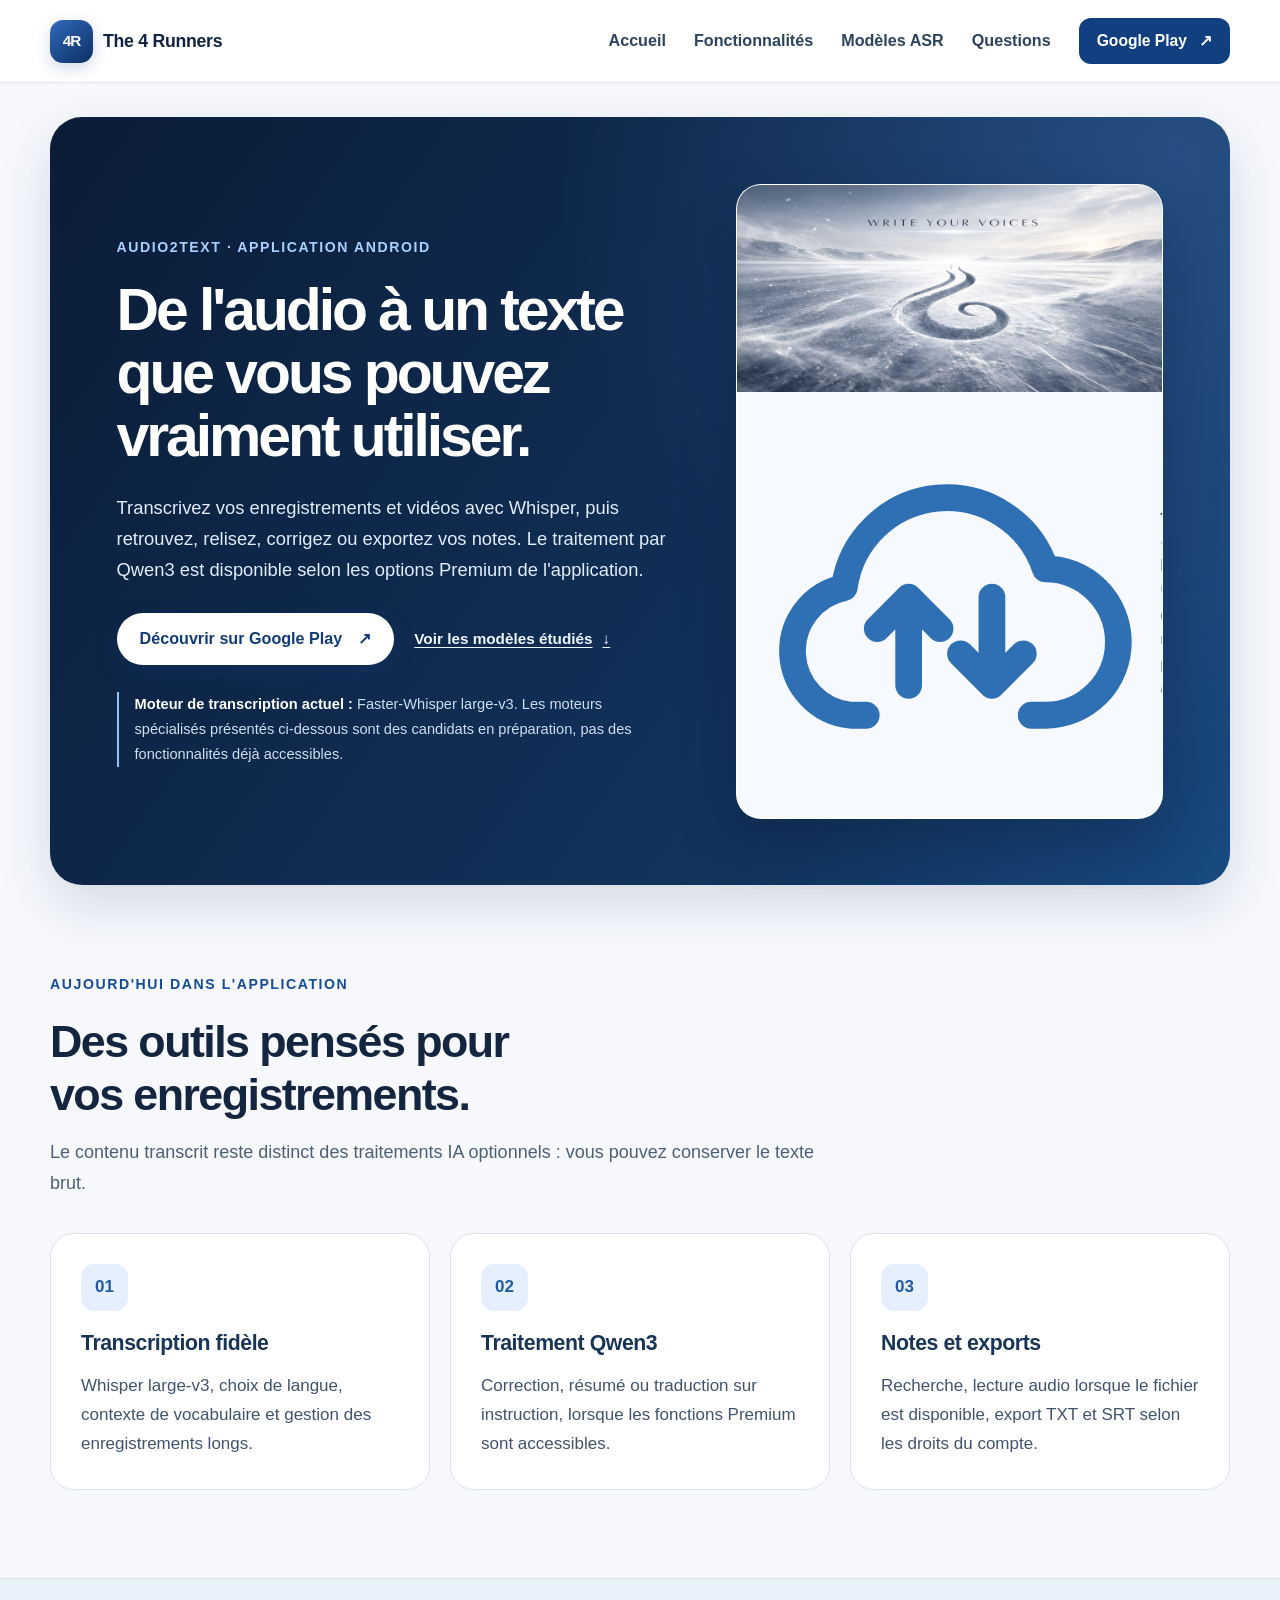
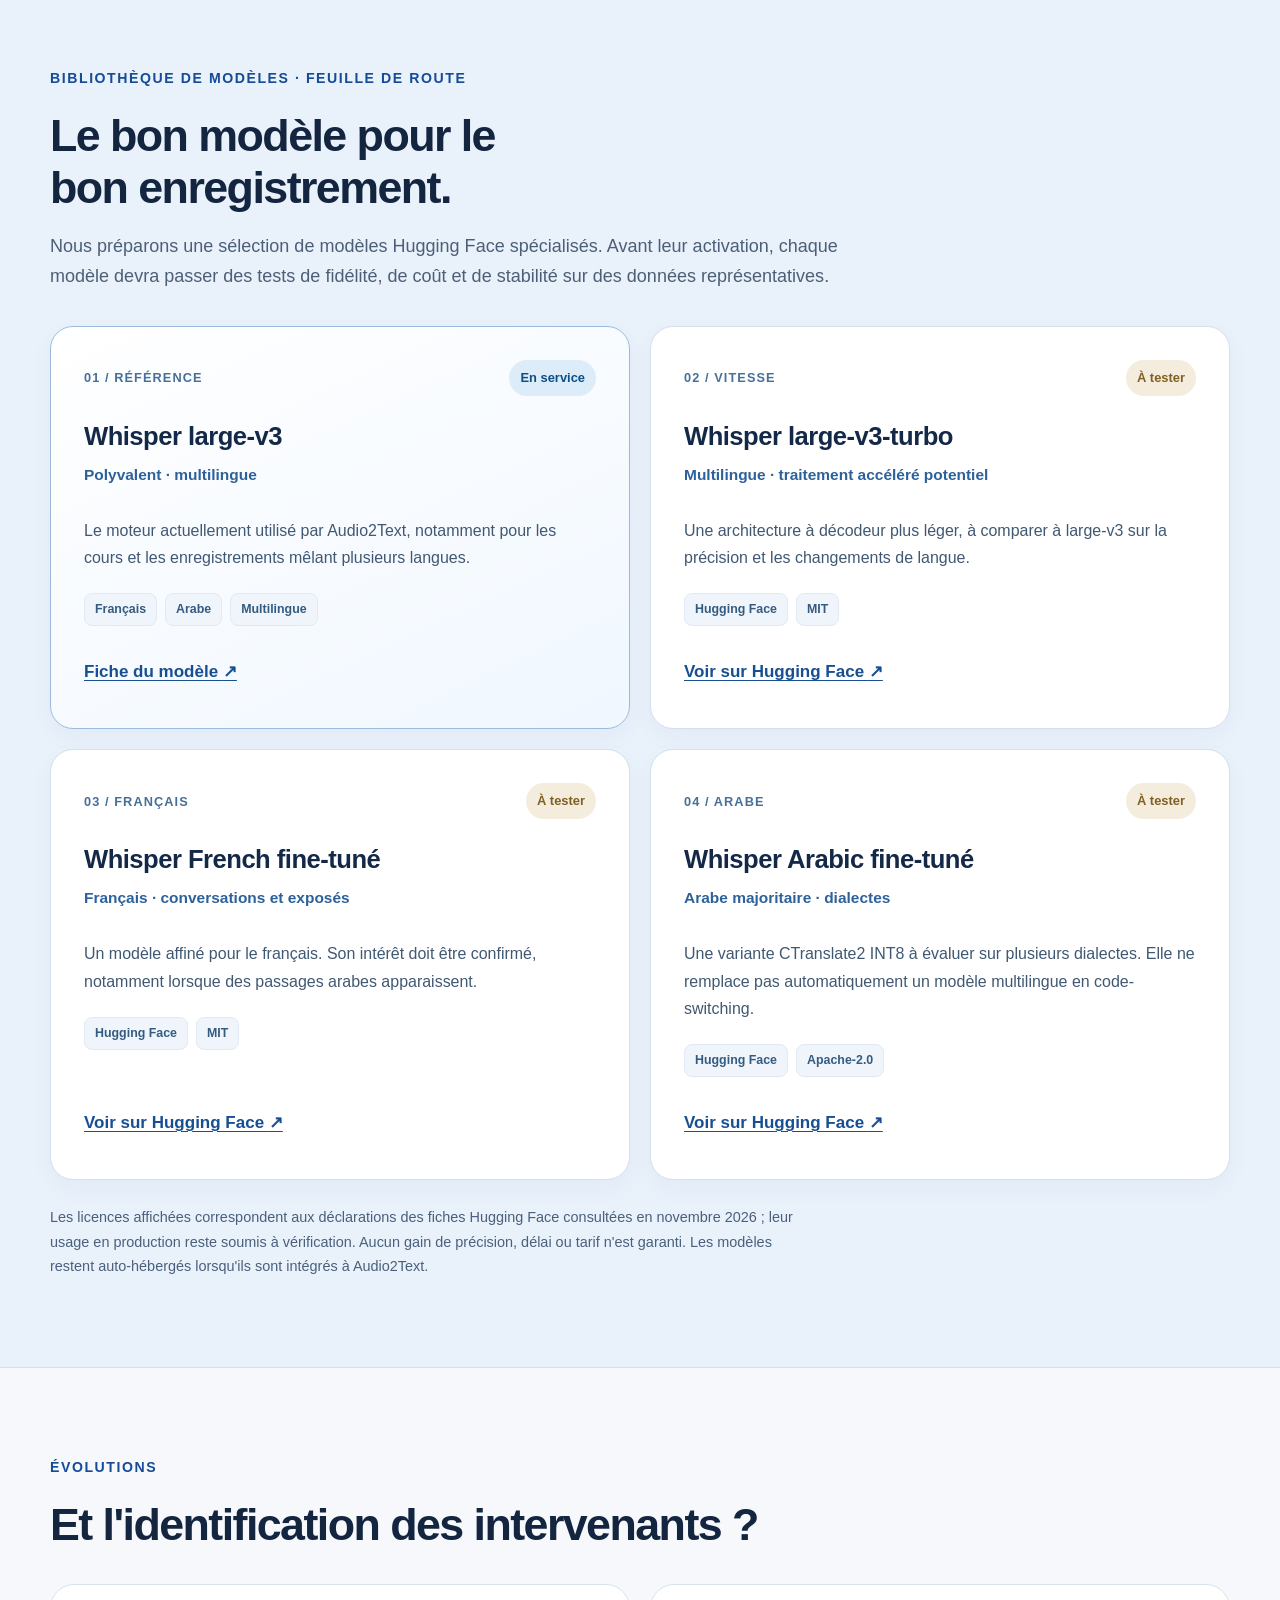
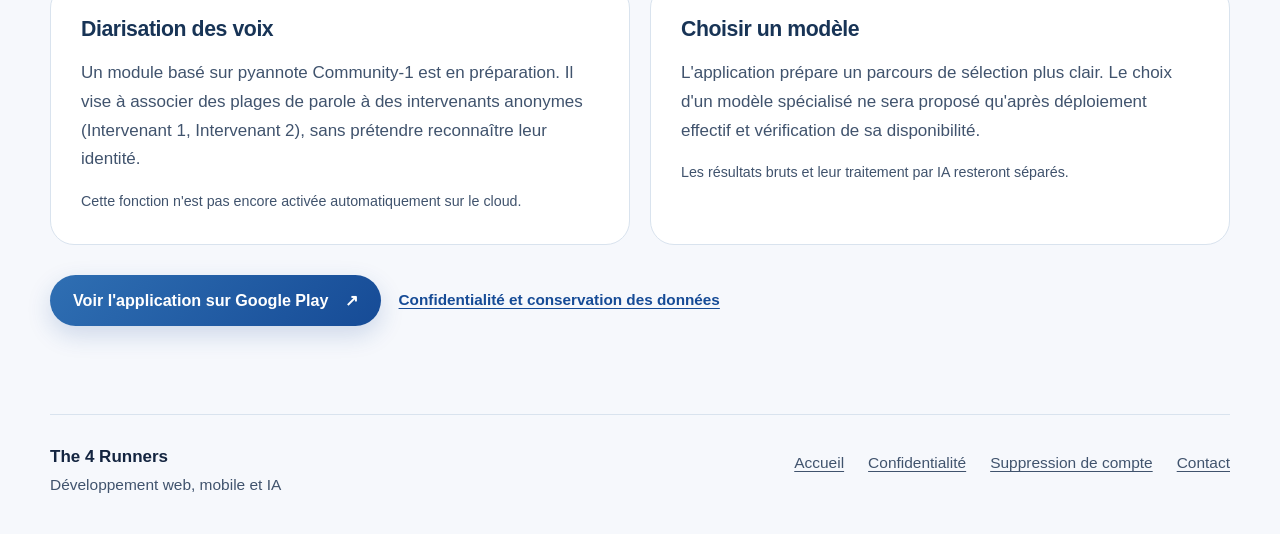
==== commit 6fa0480d: "style(site): use modern scalable cloud backup icon on Audio2Text product page" ====
--- a/audio2text.html
+++ b/audio2text.html
@@ -52,7 +52,7 @@
       <div class="product-hero-visual">
         <img src="/assets/branding/banniere_audio2text.png" alt="Bannière d'Audio2Text, application Android de transcription" width="1024" height="500" />
         <div class="product-glass">
-          <span class="mini-wave" aria-hidden="true"><i></i><i></i><i></i><i></i><i></i><i></i><i></i><i></i></span>
+          <img class="product-cloud-icon" src="/assets/branding/audio2text-cloud-sync.svg" width="48" height="48" alt="" />
           <div><strong>Transcrire · Relire · Exporter</strong><span>Une note exploitable, même à partir d'un audio long.</span></div>
         </div>
       </div>
--- a/assets/site.css
+++ b/assets/site.css
@@ -555,286 +555,73 @@
 @media (max-width: 760px) { .business-main section[id] { scroll-margin-top: 82px; } }
 
 
-/* === Design system 2026 / The 4 Runners x Audio2Text =====================
-   Surfaces profondes + azur électrique, sans changer l'identité existante.
-   Règles limitées à la page d'accueil : aucune régression des pages légales.
-   ===================================================================== */
-.home-page {
-  --studio-night: #0b2345;
-  --studio-deep: #123969;
-  --studio-sky: #7ac5ff;
-  --studio-border: #cfdfef;
-  --studio-paper: #ffffff;
-  --studio-ink: #10233d;
-  background:
-    radial-gradient(ellipse at 2% 4%, rgba(86, 159, 228, .09), transparent 34%),
-    radial-gradient(ellipse at 98% 40%, rgba(56, 124, 202, .08), transparent 35%),
-    #f5f9fe;
-}
-.home-page .site-header {
-  background: rgba(250, 253, 255, .96);
-  border-bottom-color: rgba(149, 174, 200, .35);
-  box-shadow: 0 5px 25px rgba(19, 51, 90, .035);
-  -webkit-backdrop-filter: blur(14px);
-  backdrop-filter: blur(14px);
-}
-.home-page .brand-mark {
-  background: linear-gradient(145deg,#123962,#2576c2);
-  border: 1px solid #4c8bc6;
-  box-shadow: 0 6px 18px rgba(16, 55, 101, .18);
-}
-.home-page .site-nav a:hover,
-.home-page .site-nav a:focus-visible { color: #0c559d; }
-.home-page .header-cta {
-  background: #0d3667;
-  border-color: #0d3667;
-  color: #fff;
-  box-shadow: 0 8px 20px rgba(18, 66, 119, .14);
-}
-.home-page .header-cta:hover { background: #155190; }
-.home-page .hero-business {
-  overflow: hidden;
-  min-height: 590px;
-  background:
-    radial-gradient(circle at 88% 12%, rgba(110, 196, 255, .28), transparent 30%),
-    radial-gradient(ellipse at 7% 85%, rgba(53, 119, 205, .30), transparent 48%),
-    linear-gradient(132deg,#0b1f3d 10%,#12345e 62%,#174a83 100%);
-  box-shadow: 0 30px 74px rgba(13, 36, 68, .16);
-}
-.home-page .hero-business::before {
-  content: "";
-  position: absolute;
-  inset: 0;
-  opacity: .13;
-  pointer-events: none;
-  background-image:
-    linear-gradient(to right, rgba(255,255,255,.14) 1px, transparent 1px),
-    linear-gradient(to bottom, rgba(255,255,255,.14) 1px, transparent 1px);
-  background-size: 68px 68px;
-  -webkit-mask-image: linear-gradient(90deg,transparent,black 75%);
-  mask-image: linear-gradient(90deg,transparent,black 75%);
-}
-.home-page .hero-business .hero-copy { z-index: 1; }
-.home-page .hero-business .hero-copy h1 {
-  max-width: 18ch;
-  font-weight: 780;
-  letter-spacing: -.055em;
-  line-height: 1.09;
-}
-.home-page .hero-emphasis {
-  color: #b9e1ff;
-  background: linear-gradient(100deg,#f3faff,#a5d7ff 70%);
-  -webkit-background-clip: text;
-  background-clip: text;
-  -webkit-text-fill-color: transparent;
-}
-.home-page .hero-business .eyebrow { color: #bbddff; }
-.home-page .hero-business .eyebrow span { opacity: .65; margin-inline: 5px; }
-.home-page .hero-proof {
-  display: flex;
-  gap: 8px;
-  flex-wrap: wrap;
-  margin-top: 28px;
-}
-.home-page .hero-proof span {
-  color: #ebf5ff;
-  background: rgba(215,237,255,.09);
-  border: 1px solid rgba(202,231,255,.26);
-  border-radius: 99px;
-  padding: 7px 11px;
-  font-size: .78rem;
-  font-weight: 650;
-  line-height: 1.3;
-}
-.home-page .hero-project {
-  position: relative;
-  transform: none;
-  border-radius: 24px;
-  background: #fdfefe;
-  border: 1px solid rgba(202,229,255,.28);
-  box-shadow: 0 27px 60px rgba(4, 18, 40, .36);
-}
-.home-page .hero-project::before {
-  content: "";
-  height: 3px;
-  position: absolute;
-  top: 0; left: 20%; right: 20%;
-  background: linear-gradient(90deg,transparent,#74c1ff,transparent);
-  z-index: 1;
-}
-.home-page .project-kicker-bolt {
-  font-size: 1.35em;
-  color: #1d68b4;
-  margin-right: 5px;
-  vertical-align: -.06em;
-}
-.home-page .hero-project-body { padding: clamp(22px,2.5vw,32px); }
-.home-page .service-strip {
-  border-radius: 20px;
-  box-shadow: 0 10px 32px rgba(12, 47, 85, .055);
-  border-color: #d7e6f5;
-}
-.home-page .service-card {
-  position: relative;
-  overflow: hidden;
-  background: linear-gradient(165deg,#fff,#f7fbff);
-  border-color: #d5e3f0;
-  box-shadow: 0 13px 34px rgba(21,65,112,.055);
-}
-.home-page .service-card::before {
-  content: "";
-  position: absolute;
-  inset: 0 auto 0 0;
-  width: 4px;
-  background: linear-gradient(#3e89d6,#b6deff);
-}
-.home-page .service-card h3 { color: var(--studio-ink); }
-.home-page .service-number {
-  background: #e6f3ff;
-  border: 1px solid #b9d6f1;
-  border-radius: 15px;
-}
-.home-page .service-callout {
-  background: linear-gradient(135deg,#e7f2ff,#f6fbff);
-}
-.home-page .project-section {
-  background: linear-gradient(125deg,#e9f3fe,#f6faff 65%,#e6f0fa);
-}
-.home-page .project-feature-card {
-  border-color: #c7dced;
-  box-shadow: 0 27px 70px rgba(25,67,115,.12);
-}
-.home-page .project-feature-top {
-  margin-bottom: 22px;
-}
-.home-page .project-feature-top img {
-  width: 58px;
-  height: 58px;
-  padding: 5px;
-  border-radius: 16px;
-  background: #eaf3fd;
-}
-.home-page .studio-bolt {
-  margin-left: auto;
-  display: grid;
-  place-items: center;
-  color: #1d69ae;
-  background: #e6f3ff;
-  width: 46px;
-  height: 46px;
-  border-radius: 14px;
-  font-size: 1.8rem;
-}
-.home-page .studio-preview {
-  background: linear-gradient(135deg,#0d2848,#123d6a);
-  border: 1px solid #2f618a;
-  color: #f5fbff;
-  border-radius: 18px;
-  padding: 23px;
-  margin-bottom: 26px;
-  overflow: hidden;
-  box-shadow: inset 0 0 45px rgba(63,140,214,.12);
-}
-.home-page .studio-preview-top {
-  display: flex;
-  align-items: center;
-  gap: 10px;
-  font-size: .87rem;
-  font-weight: 760;
-  letter-spacing: .02em;
-}
-.home-page .studio-preview-icon {
-  display: grid;
-  place-items: center;
-  background: rgba(174, 224, 255, .13);
-  color: #b9e7ff;
-  height: 34px;
-  width: 34px;
-  border-radius: 10px;
-  font-size: 1.45rem;
-}
-.home-page .studio-preview-state {
-  margin-left: auto;
-  padding: 5px 9px;
-  color: #caf5e9;
-  border: 1px solid rgba(173,238,218,.24);
-  border-radius: 99px;
-  background: rgba(81,171,149,.11);
-  font-size: .68rem;
-  font-weight: 750;
-}
-.home-page .studio-waveform {
-  height: 76px;
-  display: flex;
-  justify-content: center;
-  align-items: center;
-  gap: clamp(4px,1vw,9px);
-  padding: 10px 0;
-  margin-top: 18px;
-  border-bottom: 1px solid rgba(191,227,255,.16);
-}
-.home-page .studio-waveform i {
-  display: block;
-  background: linear-gradient(#92d5ff,#2d82c7);
-  border-radius: 999px;
-  width: 5px;
-  flex: 0 0 5px;
-}
-.home-page .studio-waveform i:nth-child(8n+1){height:22%}
-.home-page .studio-waveform i:nth-child(8n+2){height:52%}
-.home-page .studio-waveform i:nth-child(8n+3){height:79%}
-.home-page .studio-waveform i:nth-child(8n+4){height:46%}
-.home-page .studio-waveform i:nth-child(8n+5){height:98%}
-.home-page .studio-waveform i:nth-child(8n+6){height:68%}
-.home-page .studio-waveform i:nth-child(8n+7){height:37%}
-.home-page .studio-waveform i:nth-child(8n){height:63%}
-.home-page .studio-preview .studio-preview-text {
-  color: #e6f4ff !important;
-  font-size: .91rem;
-  line-height: 1.65;
-  margin-top: 18px;
-}
-.home-page .studio-preview-note {
-  display: block;
-  margin-top: 9px;
-  color: #aac5df;
-  font-size: .72rem;
-}
-.home-page .project-feature-list li { line-height: 1.6; }
-.home-page .method-steps li {
-  border-color: #b8d4ee;
-}
-.home-page .contact-panel {
-  background:
-    radial-gradient(circle at 95% 0, rgba(99,184,255,.27), transparent 33%),
-    linear-gradient(120deg,#102c4f,#17477d);
-  box-shadow: 0 27px 60px rgba(15,48,91,.14);
-}
-.home-page .button,
-.home-page .header-cta,
-.home-page .text-link {
-  transition: background-color .2s ease, transform .2s ease, box-shadow .2s ease;
-}
-.home-page .button:hover,
-.home-page .header-cta:hover { transform: translateY(-2px); }
-@media (max-width: 820px) {
-  .home-page .hero-business { min-height: 0; }
-  .home-page .hero-proof { margin-top: 20px; }
-  .home-page .project-feature-card { max-width: 680px; }
-}
-@media (max-width: 600px) {
-  .home-page .hero-business { padding: 28px 21px 30px; }
-  .home-page .hero-business .hero-copy h1 { font-size: clamp(2rem,8.4vw,2.7rem); }
-  .home-page .hero-business .eyebrow { font-size: .66rem; line-height: 1.7; }
-  .home-page .hero-proof span { font-size: .74rem; }
-  .home-page .studio-preview { padding: 17px; }
-  .home-page .studio-preview-state { font-size: .63rem; }
-  .home-page .studio-waveform { gap: 4px; }
-  .home-page .studio-waveform i { width: 4px; flex-basis: 4px; }
-}
-@media (prefers-reduced-motion: reduce) {
-  .home-page .button, .home-page .header-cta, .home-page .text-link {
-    transition: none !important;
-    transform: none !important;
-  }
-}
+/* Audio2Text — page produit et catalogue transparent des modèles ASR. */
+.product-page .business-main { overflow: visible; }
+.product-hero {
+  display: grid; grid-template-columns: minmax(0,1.13fr) minmax(0,.87fr);
+  align-items: center; gap: clamp(28px,5vw,70px);
+  margin-top: 34px; padding: clamp(32px,5.2vw,74px);
+  border-radius: 32px;
+  background: radial-gradient(circle at 95% 5%,rgba(98,160,245,.25),transparent 46%),
+    linear-gradient(125deg,#0b1c37,#12355f 73%,#184a81);
+  color: #fff; box-shadow: 0 20px 52px #0e2e5a25;
+}
+.product-hero .eyebrow { color: #a9d1ff; }
+.product-hero h1 { font-size: clamp(2.7rem,4.6vw,4.7rem); color: #fff; letter-spacing: -.052em; line-height: 1.07; }
+.product-hero .lead { color: #e1edfd; margin-top: 25px; font-size: 1.08rem; }
+.product-hero .button-primary { background: #fff; color: #123c76; }
+.product-hero .text-link { color: #eef7ff; }
+.product-hero-note { margin-top: 27px; padding-left: 16px; border-left: 2px solid #91c2fa; color: #cfdef0; font-size: .86rem; }
+.product-hero-note strong { color: #fff; }
+.product-hero-visual { border-radius: 25px; overflow: hidden; background: #fff; border: 1px solid #ffffff55; box-shadow: 0 24px 55px #06112440; }
+.product-hero-visual img { width: 100%; height: auto; object-fit: cover; }
+.product-glass { display: flex; gap: 22px; align-items: center; background: #f6f9ff; color: #152d4d; padding: 24px; }
+.product-glass strong, .product-glass span { display: block; }
+.product-glass strong { line-height: 1.35; }
+.product-glass span { color: #526783; font-size: .85rem; }
+.mini-wave { display: flex; align-items: center; gap: 3px; height: 42px; }
+.mini-wave i { display: block; width: 3px; height: 11px; border-radius: 2px; background: #3b78c9; }
+.mini-wave i:nth-child(2),.mini-wave i:nth-child(7) { height: 23px; }
+.mini-wave i:nth-child(3),.mini-wave i:nth-child(6) { height: 31px; }
+.mini-wave i:nth-child(4),.mini-wave i:nth-child(5) { height: 40px; }
+.model-feature-grid { display: grid; grid-template-columns: repeat(3,minmax(0,1fr)); gap: 20px; }
+.model-feature-grid .card { background: #fff; min-width: 0; }
+.feature-symbol { display: inline-grid; place-items: center; width: 47px; height: 47px; border-radius: 13px; background: #e6f0fc; color: #205ba1; font-weight: 800; margin-bottom: 18px; }
+.model-feature-grid h3, .product-detail-grid h3 { margin-bottom: 12px; color: #183456; }
+.model-feature-grid p, .product-detail-grid p { color: #405973; }
+.model-library { background: #e9f1fb; border-block: 1px solid #d2e0f1; }
+.model-grid { display: grid; grid-template-columns: repeat(2,minmax(0,1fr)); gap: 20px; }
+.model-card {
+  display: flex; flex-direction: column; min-width: 0; padding: clamp(23px,3vw,33px);
+  border: 1px solid #d3e0ed; border-radius: 23px; background: #fff;
+  box-shadow: 0 8px 24px #2549720a;
+}
+.model-live { border-color: #9cbbdc; background: linear-gradient(155deg,#fff,#f0f7ff); }
+.model-card-top { display: flex; justify-content: space-between; align-items: center; flex-wrap: wrap; gap: 12px; margin-bottom: 23px; }
+.model-index { font-size: .75rem; letter-spacing: .085em; color: #467098; font-weight: 800; text-transform: uppercase; }
+.model-state { display: inline-block; font-size: .76rem; font-weight: 800; padding: 7px 11px; border-radius: 100px; background: #edf2f8; color: #405574; }
+.state-live { background: #dcecf8; color: #0c4e89; }
+.state-pilot { background: #f4eddd; color: #805f22; }
+.model-card h3 { color: #142947; font-size: clamp(1.24rem,2vw,1.6rem); }
+.model-use { font-size: .91rem; font-weight: 700; color: #2d619a; margin: 7px 0 13px; }
+.model-card p:not(.model-use) { color: #405872; font-size: .94rem; }
+.model-tags { margin: 22px 0 24px; display: flex; flex-wrap: wrap; gap: 8px; }
+.model-tags span { padding: 5px 10px; background: #f0f5fb; border: 1px solid #e1eaf4; border-radius: 8px; color: #345b80; font-size: .73rem; font-weight: 700; }
+.model-card a { margin-top: auto; font-weight: 750; color: #184f93; padding-block: 8px; }
+.model-library-footnote { color: #4a607c; font-size: .85rem; max-width: 95ch; margin-top: 25px; }
+.product-detail-grid { display: grid; grid-template-columns: repeat(2,minmax(0,1fr)); gap: 20px; }
+.product-detail-grid .card { background: #fff; }
+.product-detail-grid .small { margin-top: 15px; }
+.product-bottom-actions { display: flex; align-items: center; flex-wrap: wrap; gap: 18px; margin-top: 30px; }
+@media (max-width: 920px) {
+  .product-hero { grid-template-columns: 1fr; padding: 42px; }
+  .product-hero-visual { max-width: 710px; }
+}
+@media (max-width: 760px) {
+  .model-feature-grid, .model-grid, .product-detail-grid { grid-template-columns: 1fr; }
+  .product-hero { padding: 32px 23px; border-radius: 24px; margin-top: 16px; }
+  .product-hero h1 { font-size: clamp(2.35rem,8vw,3.35rem); }
+  .product-glass { padding: 18px; gap: 16px; }
+  .model-library { padding-block: 60px; }
+}
+@media (prefers-reduced-motion: reduce) { .model-card, .product-hero { transition: none !important; } }
